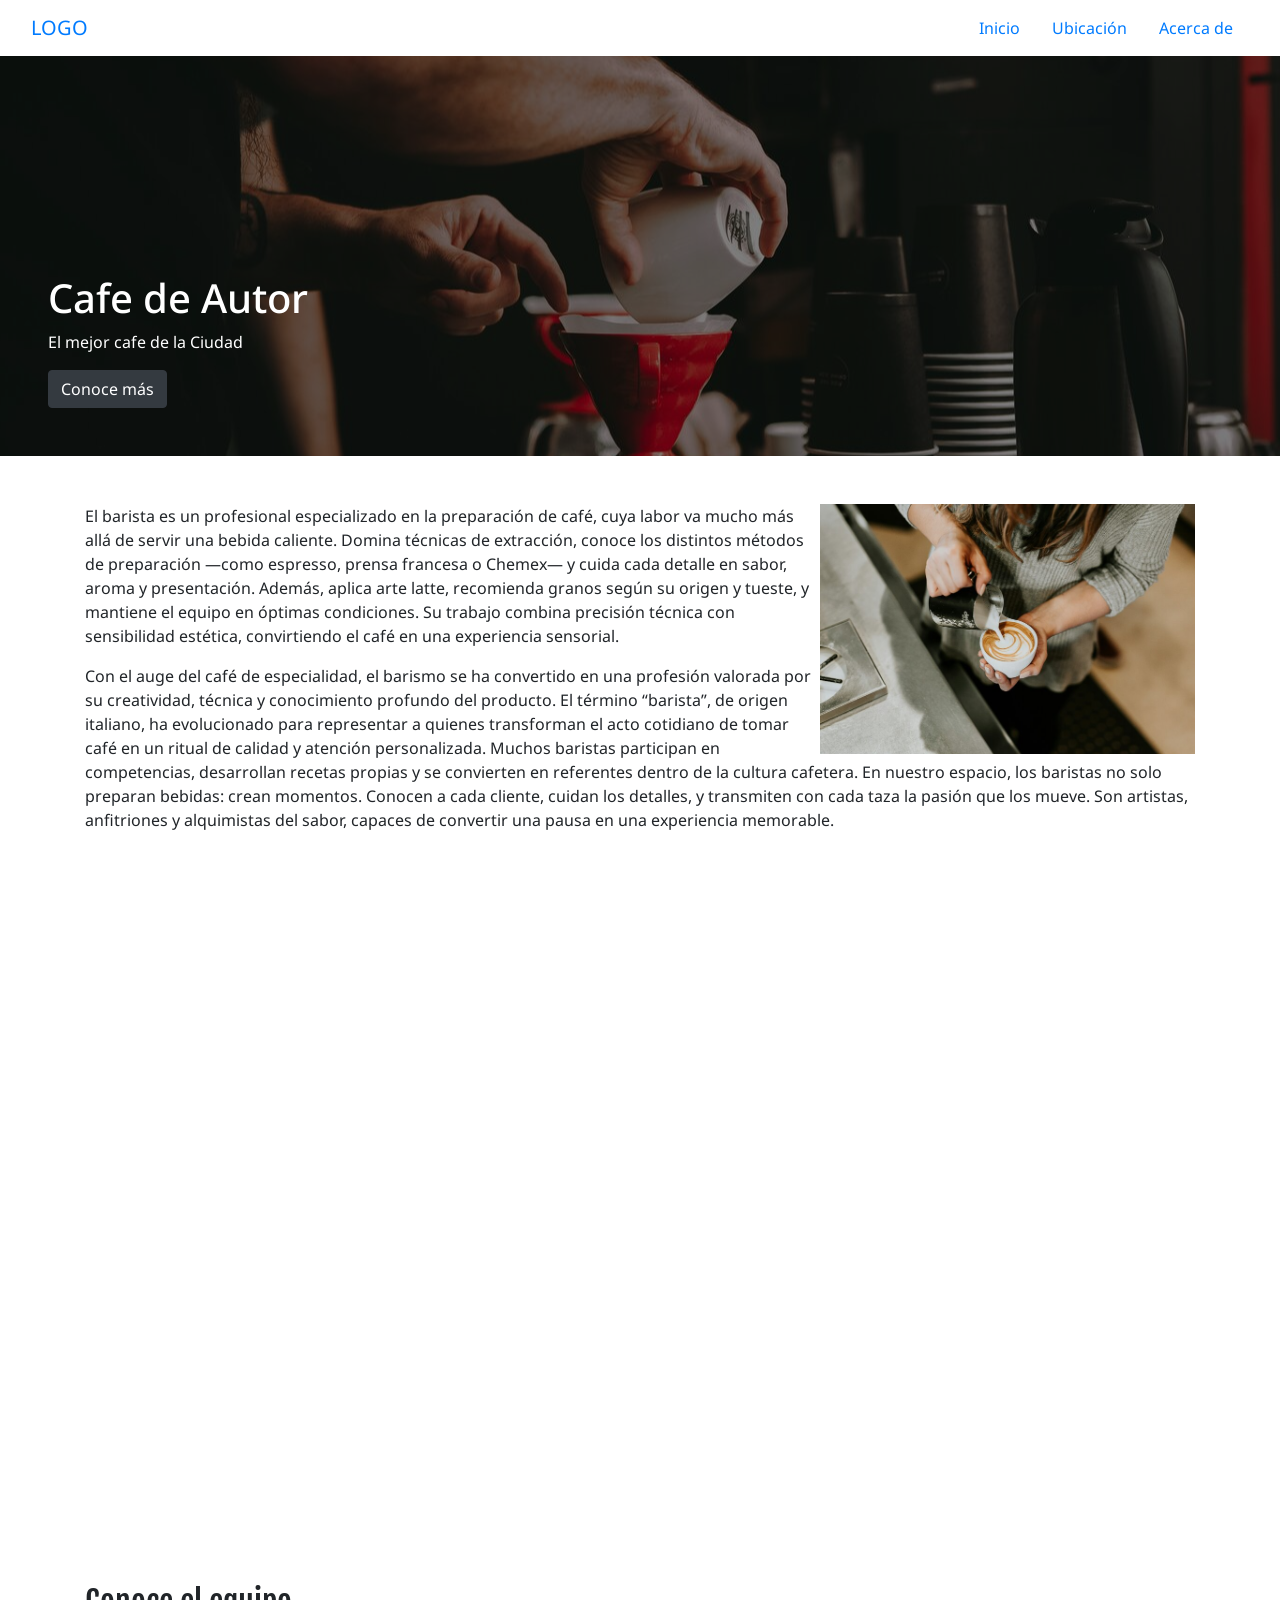
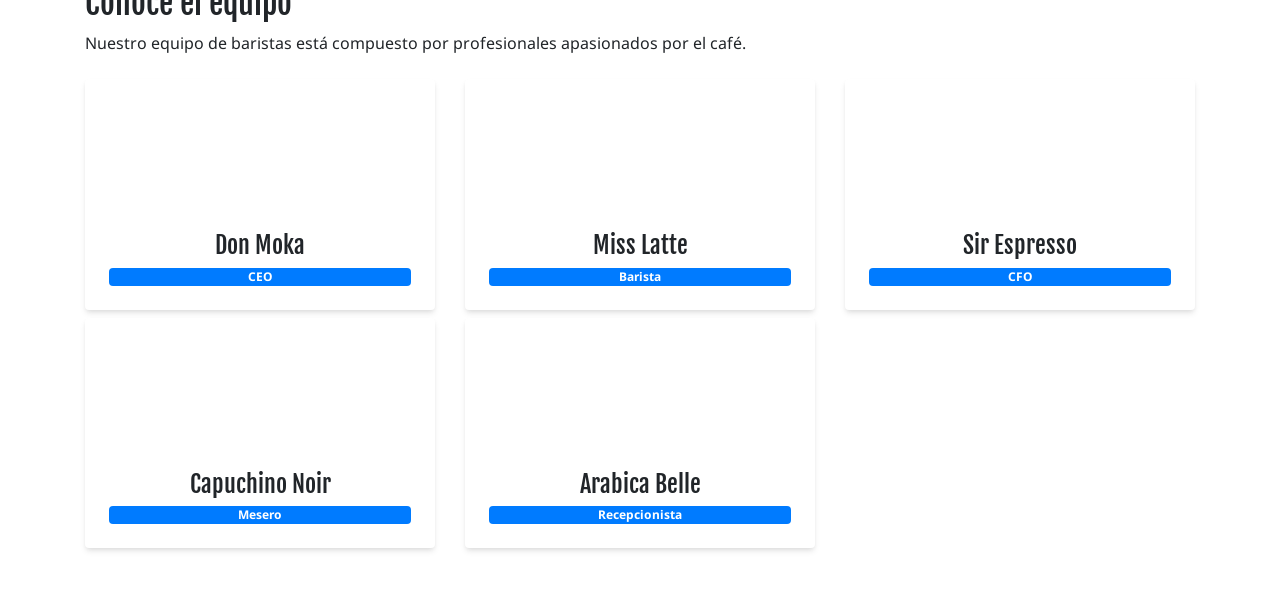
==== acercade.html @ adab483c "Add files via upload" ====
<!DOCTYPE html>
<html lang="en">

<head>
    <meta charset="UTF-8">
    <title>Cafe de Autor_Abril Gallegos Largo "E"</title>
    <link rel="shortcut icon" href="coffee.ico">
    <link rel="stylesheet" href="https://cdn.jsdelivr.net/npm/bootstrap@4.3.1/dist/css/bootstrap.min.css"
        integrity="sha384-ggOyR0iXCbMQv3Xipma34MD+dH/1fQ784/j6cY/iJTQUOhcWr7x9JvoRxT2MZw1T" crossorigin="anonymous">
    <link rel="stylesheet" href="cafe.css">
    <style>
        @media (min-width: 992px) {
            .img-cafe-responsive {
                max-width: 350px;
            }
        }

        @media (max-width: 991.98px) {
            .img-cafe-responsive {
                max-width: 100%;
            }
        }
    </style>
    <link
        href="https://fonts.googleapis.com/css2?family=Fjalla+One&family=Noto+Sans:ital,wght@0,100..900;1,100..900&display=swap"
        rel="stylesheet">
</head>

<body>
    <header>
        <nav class="navbar navbar-expand-lg bg-body-tertiary">
            <div class="container-fluid">
                <a class="navbar-brand" href="#">LOGO</a>

                <ul class="nav">
                    <li class="nav-item active">
                        <a class="nav-link" href="/">Inicio</a>
                    </li>
                    <li class="nav-item">
                        <a class="nav-link" href="mapa">Ubicación</a>
                    </li>
                    <li class="nav-item">
                        <a class="nav-link" href="acercade.html">Acerca de</a>
                    </li>
                </ul>
        </nav>
        <div class="cover d-flex justify-content-end align-items-start flex-column p-5"
            style="background-image: url(barista.jpg);">
            <h1>
                Cafe de Autor
            </h1>
            <p>
                El mejor cafe de la Ciudad
            </p>
            <button class="btn btn-dark">
                Conoce más
            </button>
        </div>
    </header>
    <section>
        <div class="container mt-5 mb-5">
            <img src="preparando.jpg" alt="Preparación de café" height="250" class="float-right">
            <p>
                El barista es un profesional especializado en la preparación de café, cuya labor va mucho más allá de
                servir una bebida caliente. Domina técnicas de extracción, conoce los distintos métodos de preparación
                —como espresso, prensa francesa o Chemex— y cuida cada detalle en sabor, aroma y presentación. Además,
                aplica arte latte, recomienda granos según su origen y tueste, y mantiene el equipo en óptimas
                condiciones. Su trabajo combina precisión técnica con sensibilidad estética, convirtiendo el café en una
                experiencia sensorial.
            </p>
            <p>
                Con el auge del café de especialidad, el barismo se ha convertido en una profesión valorada por su
                creatividad, técnica y conocimiento profundo del producto. El término “barista”, de origen italiano, ha
                evolucionado para representar a quienes transforman el acto cotidiano de tomar café en un ritual de
                calidad y atención personalizada. Muchos baristas participan en competencias, desarrollan recetas
                propias y se convierten en referentes dentro de la cultura cafetera. En nuestro espacio, los baristas no
                solo preparan bebidas: crean momentos. Conocen a cada cliente, cuidan los detalles, y transmiten con
                cada taza la pasión que los mueve. Son artistas, anfitriones y alquimistas del sabor, capaces de
                convertir una pausa en una experiencia memorable.
            </p>
        </div>
    </section>
    <section>
        <div class="container mt-5 mb-5">
            <div class="slider">
                <div class="slider-container">
                    <div class="image-container" style="background-image: url(deslize/dezliz1.jpg);"
                        title="Un barista preparando una taza de café">
                    </div>
                    <div class="image-container" style="background-image: url(deslize/dezliz2.jpg);"
                        title="Un barista sirviendo café en una taza">
                    </div>
                    <div class="image-container" style="background-image: url(deslize/dezliz3.jpg);"
                        title="Una maquina de espresso con café recién hecho">
                    </div>
                    <div class="image-container" style="background-image: url(deslize/dezliz4.jpg);"
                        title="Maquina de granos de café">
                    </div>
                </div>
            </div>
    </section>
    <section>
        <div class="container mt-5 mb-5">
            <h2>Conoce el equipo</h2>
            <p>
                Nuestro equipo de baristas está compuesto por profesionales apasionados por el café.
            </p>
            <div class="row">
                <div class="col-12 col-sm-6 col-md-4  mt-2">
                    <div class="card p-4 text-center">
                        <div class="avatar rounded-circle inline-block" style="background-image: url(avatars/avatar1.jpg);">
                        </div>
                        <h4 class="mt-2">Don Moka</h4>
                        <span class="badge badge-primary">CEO</span>
                    </div>
                </div>
                <div class="col-12 col-sm-6 col-md-4  mt-2">
                    <div class="card p-4 text-center">
                        <div class="avatar rounded-circle inline-block" style="background-image: url(avatars/avatar2.jpg);">
                        </div>
                        <h4 class="mt-2">Miss Latte</h4>
                        <span class="badge badge-primary">Barista</span>
                    </div>
                </div>
                <div class="col-12 col-sm-6 col-md-4  mt-2">
                    <div class="card p-4 text-center">
                        <div class="avatar rounded-circle inline-block" style="background-image: url(avatars/avatar3.jpg);">
                        </div>
                        <h4 class="mt-2">Sir Espresso</h4>
                        <span class="badge badge-primary">CFO</span>
                    </div>
                </div>
                <div class="col-12 col-sm-6 col-md-4  mt-2">
                    <div class="card p-4 text-center">
                        <div class="avatar rounded-circle inline-block" style="background-image: url(avatars/avatar4.jpg);">
                        </div>
                        <h4 class="mt-2">Capuchino Noir</h4>
                        <span class="badge badge-primary">Mesero</span>
                    </div>
                </div>
                <div class="col-12 col-sm-6 col-md-4  mt-2">
                    <div class="card p-4 text-center">
                        <div class="avatar rounded-circle inline-block" style="background-image: url(avatars/avatar5.jpg);">
                        </div>
                        <h4 class="mt-2">Arabica Belle</h4>
                        <span class="badge badge-primary">Recepcionista</span>
                    </div>
                </div>
    </section>
</body>

</html>
---- cafe.css ----
body{
    margin: 0cm;
    font-family: "Noto Sans", sans-serif;

}
h2,h3,h4,h5{
    font-family: "Fjalla One", sans-serif;
}
.cover{
    height: 400px;
    background-image:url(cafeteria.jpg);
    color: white;
    background-size: cover;
    background-position: center;
    background-color: rgba(0,0,0,0.5);
    background-blend-mode:darken;
}
.cover-small{
    height: 200px;
    background-blend-mode: normal;
}
.card{
    border: 0 !important;
    box-shadow: 0 4px 6px -1px rgba(0,0,0,0.1),0 2px 4px -1px rgba(0,0,0,0.06)
}

.card-title{
    min-height: 3rem;
}

.card-text{
    min-height: 10rem;
}

.product-stripe, .slider{
    overflow-x: scroll;
    padding-top: 1rem;
    padding-bottom: 1rem;
}
.stripe-container, .slider-container{
    display: flex;
}

.stripe-container .card{
    width: 300px;
    flex-shrink: 0;
    margin-right: 1rem;
}

.responsive-iframe{
    position: relative;
    padding-top: 56.25%;
}

.responsive-iframe iframe{
    position: absolute;
    top: 0;
    left: 0;
    width: 100%;
    height: 100%;
}

.slider{
    overflow-x: hidden;
}
.slider-container{
    transform: translateX(0);
    animation: slider 15s infinite;
}

.image-container{
    width: 100%;
    padding-top: 56.25%;
    background-size: cover;
    background-position: center;
    flex-shrink: 0;
}

.avatar{
    width: 120px;
    height: 120px;
    background-size: cover;
    background-position: center;
    margin: 0 auto;
}

@keyframes slider{
    0%{
        transform: translateX(0);
    }
    20%{
        transform: translateX(0);
    }
    25%{
        transform: translateX(-100%);
    }      
    45%{
        transform: translateX(-100%);
    }
    50%{
        transform: translateX(-200%);
    }
    70%{
        transform: translateX(-200%);
    }
    75%{
        transform: translateX(-300%);
    }
    95%{
        transform: translateX(-300%);
    }
    100%{
        transform: translateX(0);
    }
}
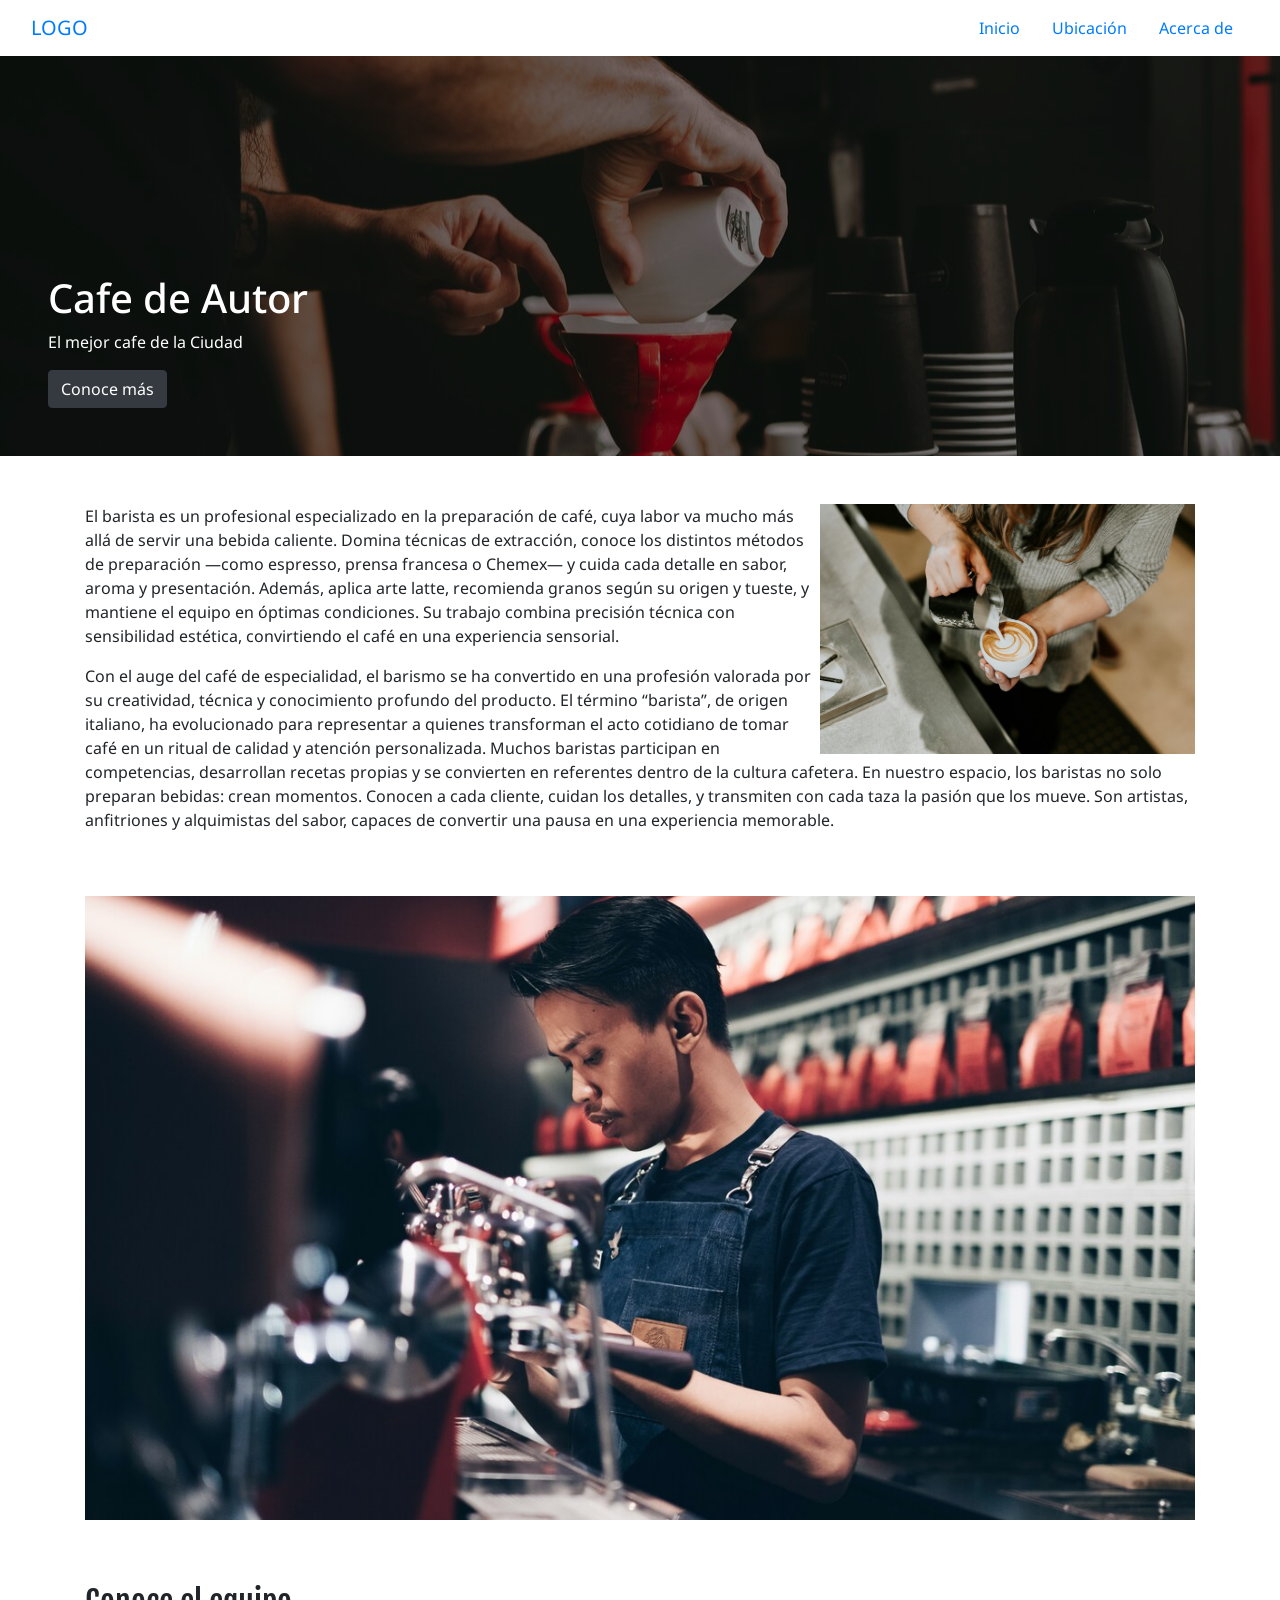
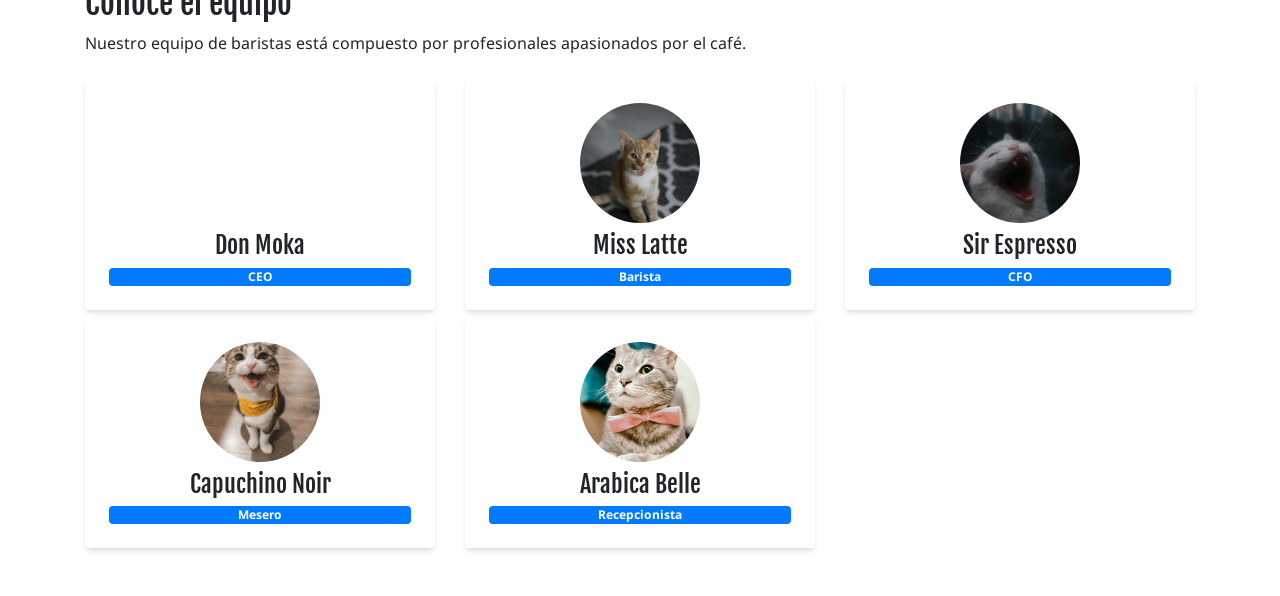
==== commit 3b030bfe: "Update acercade.html" ====
--- a/acercade.html
+++ b/acercade.html
@@ -84,16 +84,16 @@
         <div class="container mt-5 mb-5">
             <div class="slider">
                 <div class="slider-container">
-                    <div class="image-container" style="background-image: url(deslize/dezliz1.jpg);"
+                    <div class="image-container" style="background-image: url(dezliz1.jpg);"
                         title="Un barista preparando una taza de café">
                     </div>
-                    <div class="image-container" style="background-image: url(deslize/dezliz2.jpg);"
+                    <div class="image-container" style="background-image: url(dezliz2.jpg);"
                         title="Un barista sirviendo café en una taza">
                     </div>
-                    <div class="image-container" style="background-image: url(deslize/dezliz3.jpg);"
+                    <div class="image-container" style="background-image: url(dezliz3.jpg);"
                         title="Una maquina de espresso con café recién hecho">
                     </div>
-                    <div class="image-container" style="background-image: url(deslize/dezliz4.jpg);"
+                    <div class="image-container" style="background-image: url(dezliz4.jpg);"
                         title="Maquina de granos de café">
                     </div>
                 </div>
@@ -116,7 +116,7 @@
                 </div>
                 <div class="col-12 col-sm-6 col-md-4  mt-2">
                     <div class="card p-4 text-center">
-                        <div class="avatar rounded-circle inline-block" style="background-image: url(avatars/avatar2.jpg);">
+                        <div class="avatar rounded-circle inline-block" style="background-image: url(avatar2.jpg);">
                         </div>
                         <h4 class="mt-2">Miss Latte</h4>
                         <span class="badge badge-primary">Barista</span>
@@ -124,7 +124,7 @@
                 </div>
                 <div class="col-12 col-sm-6 col-md-4  mt-2">
                     <div class="card p-4 text-center">
-                        <div class="avatar rounded-circle inline-block" style="background-image: url(avatars/avatar3.jpg);">
+                        <div class="avatar rounded-circle inline-block" style="background-image: url(avatar3.jpg);">
                         </div>
                         <h4 class="mt-2">Sir Espresso</h4>
                         <span class="badge badge-primary">CFO</span>
@@ -132,7 +132,7 @@
                 </div>
                 <div class="col-12 col-sm-6 col-md-4  mt-2">
                     <div class="card p-4 text-center">
-                        <div class="avatar rounded-circle inline-block" style="background-image: url(avatars/avatar4.jpg);">
+                        <div class="avatar rounded-circle inline-block" style="background-image: url(avatar4.jpg);">
                         </div>
                         <h4 class="mt-2">Capuchino Noir</h4>
                         <span class="badge badge-primary">Mesero</span>
@@ -140,7 +140,7 @@
                 </div>
                 <div class="col-12 col-sm-6 col-md-4  mt-2">
                     <div class="card p-4 text-center">
-                        <div class="avatar rounded-circle inline-block" style="background-image: url(avatars/avatar5.jpg);">
+                        <div class="avatar rounded-circle inline-block" style="background-image: url(avatar5.jpg);">
                         </div>
                         <h4 class="mt-2">Arabica Belle</h4>
                         <span class="badge badge-primary">Recepcionista</span>
@@ -149,4 +149,5 @@
     </section>
 </body>
 
-</html>+
+</html>
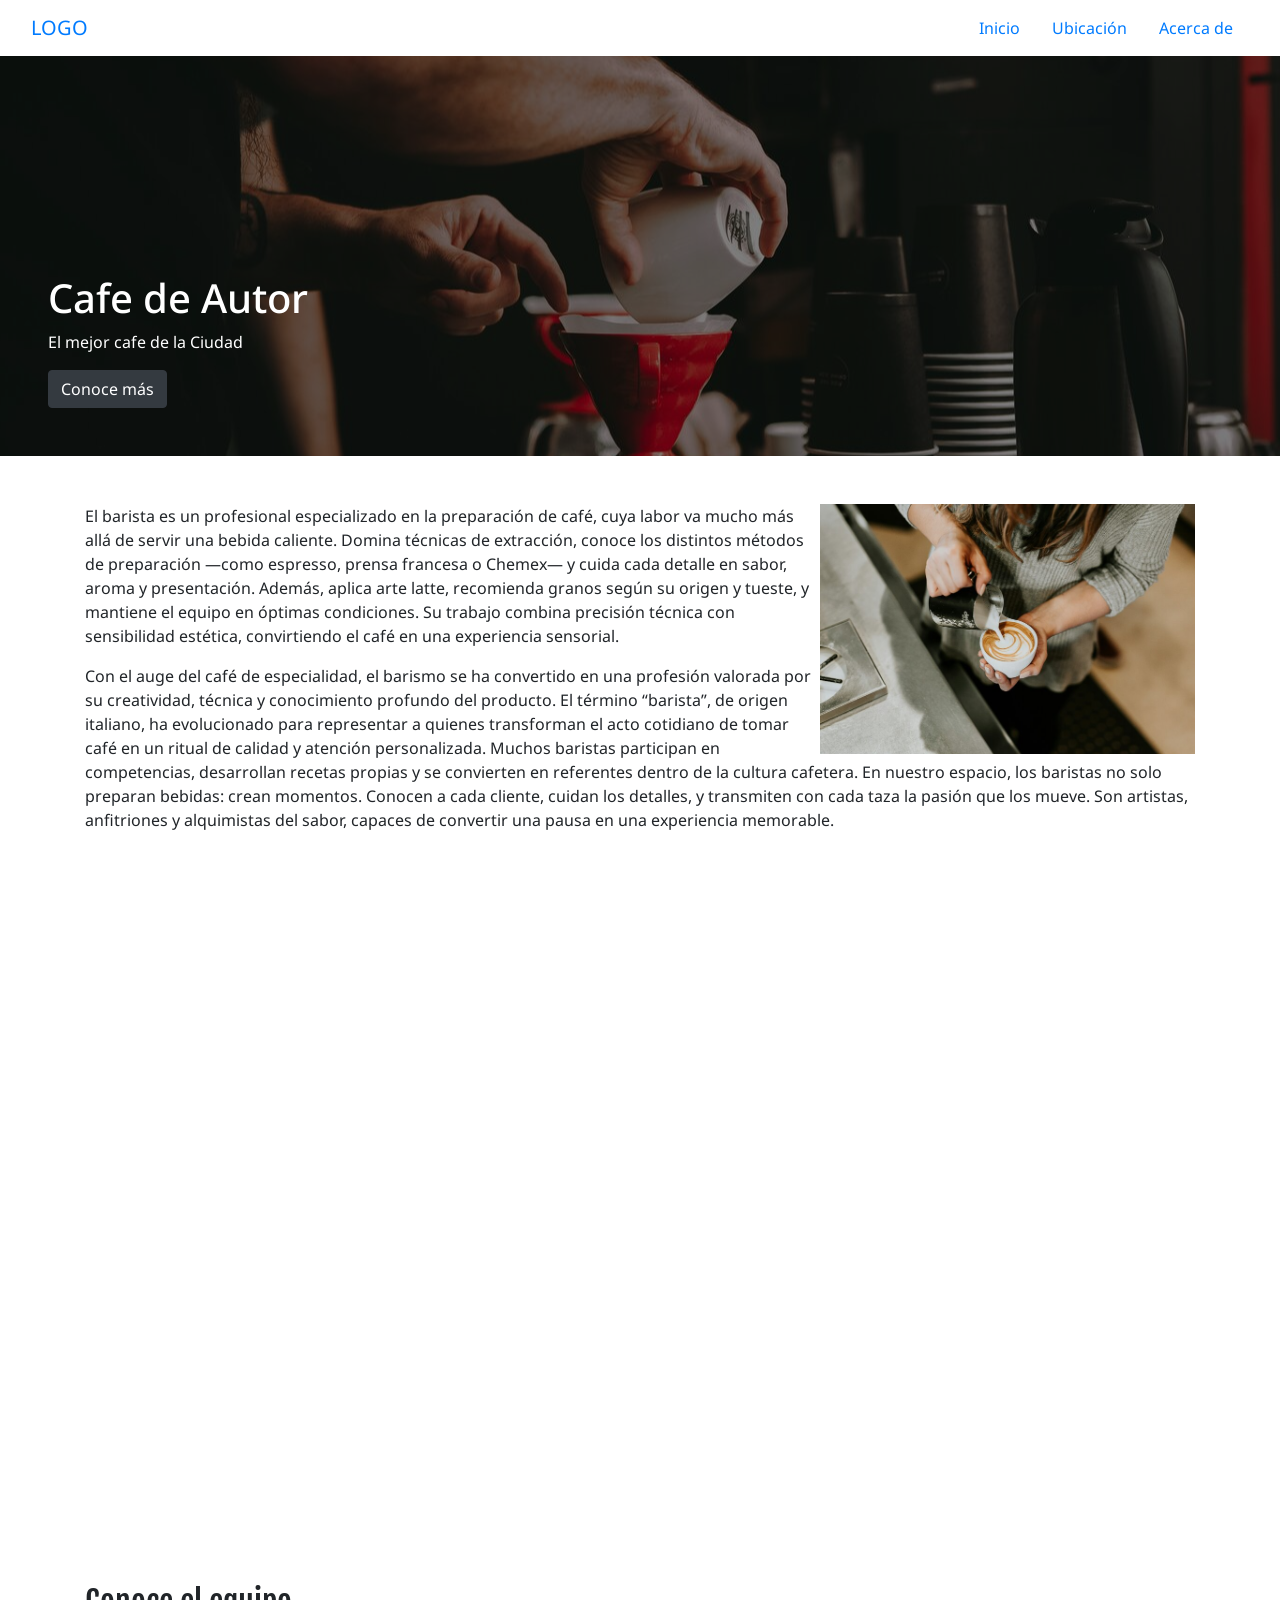
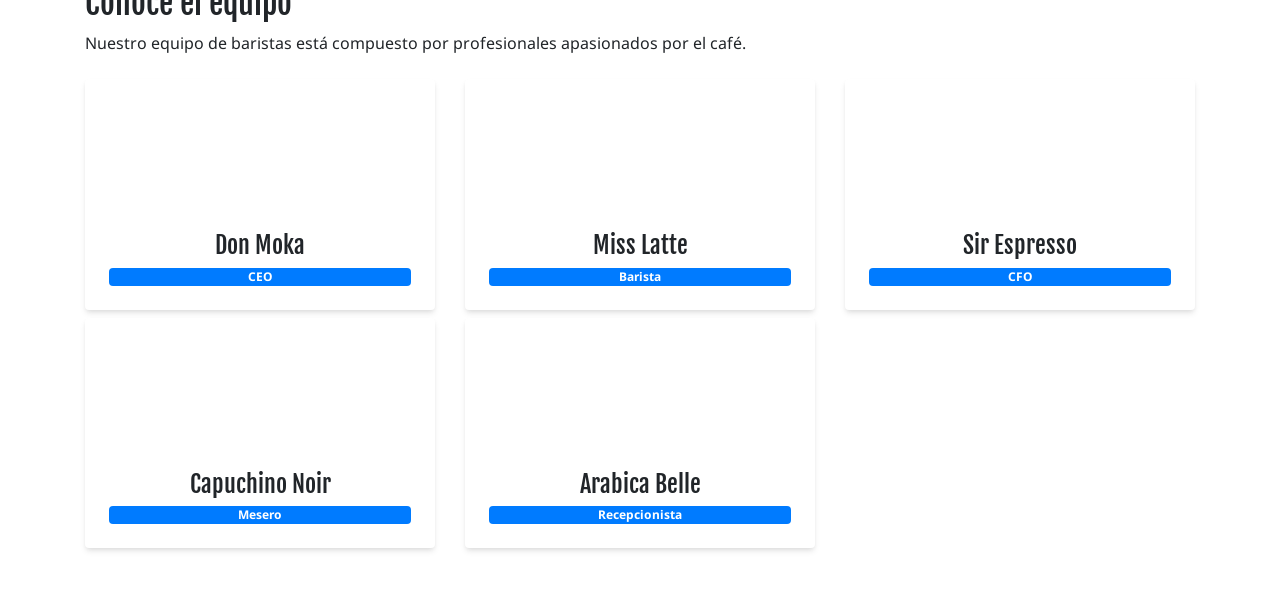
==== commit b61e65df: "Add files via upload" ====
--- a/acercade.html
+++ b/acercade.html
@@ -84,16 +84,16 @@
         <div class="container mt-5 mb-5">
             <div class="slider">
                 <div class="slider-container">
-                    <div class="image-container" style="background-image: url(dezliz1.jpg);"
+                    <div class="image-container" style="background-image: url(deslize/dezliz1.jpg);"
                         title="Un barista preparando una taza de café">
                     </div>
-                    <div class="image-container" style="background-image: url(dezliz2.jpg);"
+                    <div class="image-container" style="background-image: url(deslize/dezliz2.jpg);"
                         title="Un barista sirviendo café en una taza">
                     </div>
-                    <div class="image-container" style="background-image: url(dezliz3.jpg);"
+                    <div class="image-container" style="background-image: url(deslize/dezliz3.jpg);"
                         title="Una maquina de espresso con café recién hecho">
                     </div>
-                    <div class="image-container" style="background-image: url(dezliz4.jpg);"
+                    <div class="image-container" style="background-image: url(deslize/dezliz4.jpg);"
                         title="Maquina de granos de café">
                     </div>
                 </div>
@@ -116,7 +116,7 @@
                 </div>
                 <div class="col-12 col-sm-6 col-md-4  mt-2">
                     <div class="card p-4 text-center">
-                        <div class="avatar rounded-circle inline-block" style="background-image: url(avatar2.jpg);">
+                        <div class="avatar rounded-circle inline-block" style="background-image: url(avatars/avatar2.jpg);">
                         </div>
                         <h4 class="mt-2">Miss Latte</h4>
                         <span class="badge badge-primary">Barista</span>
@@ -124,7 +124,7 @@
                 </div>
                 <div class="col-12 col-sm-6 col-md-4  mt-2">
                     <div class="card p-4 text-center">
-                        <div class="avatar rounded-circle inline-block" style="background-image: url(avatar3.jpg);">
+                        <div class="avatar rounded-circle inline-block" style="background-image: url(avatars/avatar3.jpg);">
                         </div>
                         <h4 class="mt-2">Sir Espresso</h4>
                         <span class="badge badge-primary">CFO</span>
@@ -132,7 +132,7 @@
                 </div>
                 <div class="col-12 col-sm-6 col-md-4  mt-2">
                     <div class="card p-4 text-center">
-                        <div class="avatar rounded-circle inline-block" style="background-image: url(avatar4.jpg);">
+                        <div class="avatar rounded-circle inline-block" style="background-image: url(avatars/avatar4.jpg);">
                         </div>
                         <h4 class="mt-2">Capuchino Noir</h4>
                         <span class="badge badge-primary">Mesero</span>
@@ -140,7 +140,7 @@
                 </div>
                 <div class="col-12 col-sm-6 col-md-4  mt-2">
                     <div class="card p-4 text-center">
-                        <div class="avatar rounded-circle inline-block" style="background-image: url(avatar5.jpg);">
+                        <div class="avatar rounded-circle inline-block" style="background-image: url(avatars/avatar5.jpg);">
                         </div>
                         <h4 class="mt-2">Arabica Belle</h4>
                         <span class="badge badge-primary">Recepcionista</span>
@@ -149,5 +149,4 @@
     </section>
 </body>
 
-
-</html>
+</html>
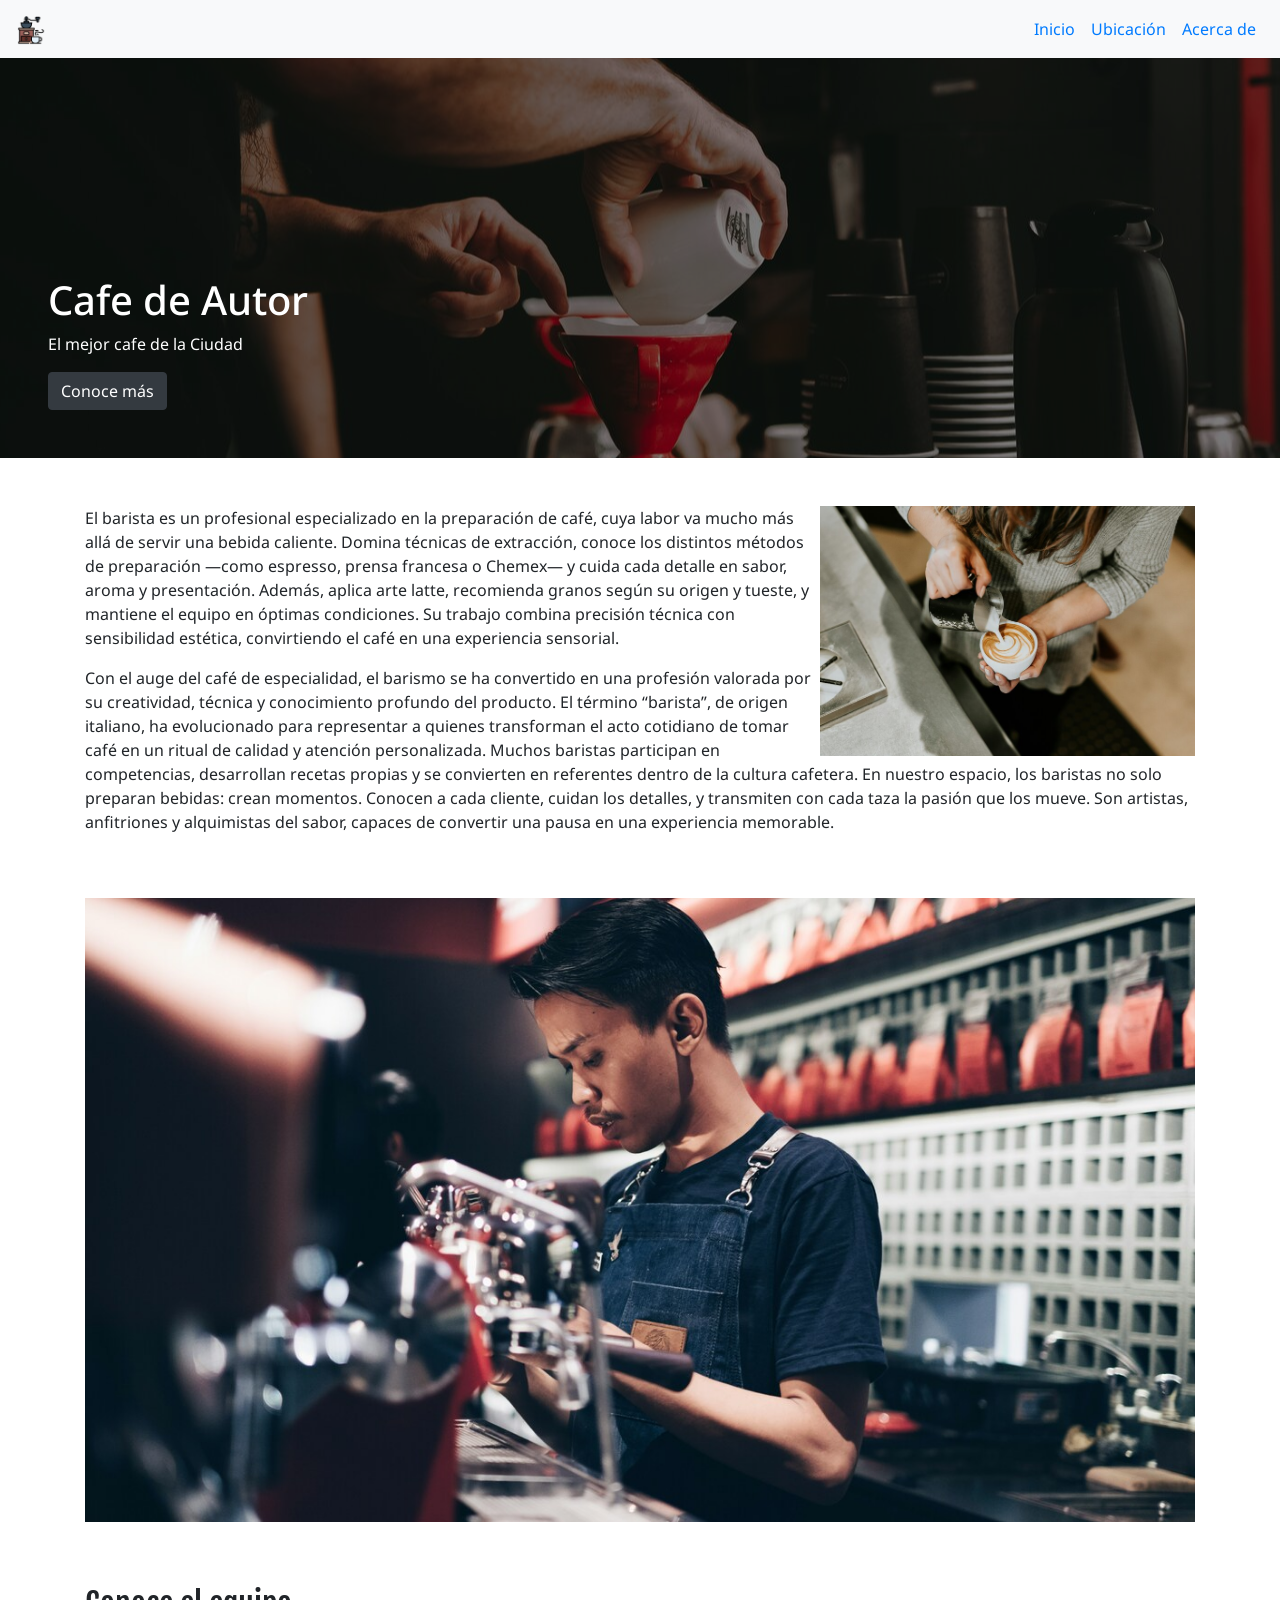
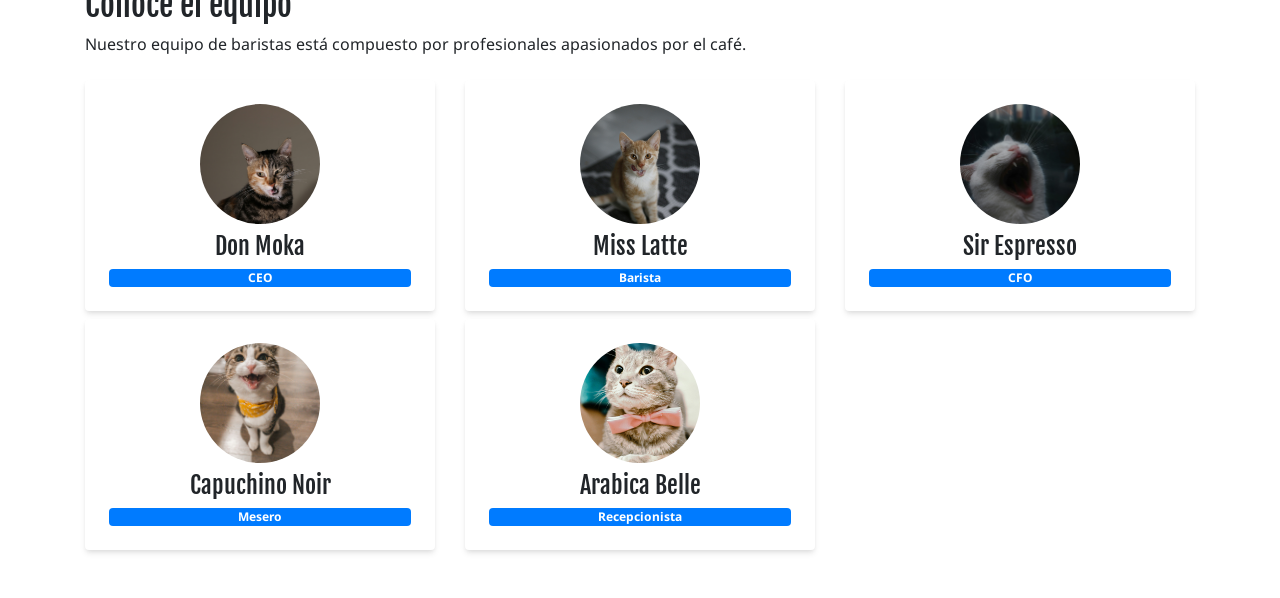
==== commit 95be5c1d: "Add files via upload" ====
--- a/acercade.html
+++ b/acercade.html
@@ -28,21 +28,24 @@
 
 <body>
     <header>
-        <nav class="navbar navbar-expand-lg bg-body-tertiary">
-            <div class="container-fluid">
-                <a class="navbar-brand" href="#">LOGO</a>
-
-                <ul class="nav">
+        <nav class="navbar navbar-expand-lg navbar-light bg-light">
+            <a class="navbar-brand" href="#">
+                <img src="coffee_2.ico" width="30" height="30" alt="Maquina de cafe">
+            </a>
+            <div class="collapse navbar-collapse justify-content-end">
+                <ul class="navbar-nav">
                     <li class="nav-item active">
-                        <a class="nav-link" href="/">Inicio</a>
+                        <a class="nav-link text-primary" href="index.html">Inicio</a>
                     </li>
                     <li class="nav-item">
-                        <a class="nav-link" href="mapa">Ubicación</a>
+                        <a class="nav-link text-primary" href="#mapa">Ubicación</a>
                     </li>
+
                     <li class="nav-item">
-                        <a class="nav-link" href="acercade.html">Acerca de</a>
+                        <a class="nav-link text-primary" href="acercade.html">Acerca de</a>
                     </li>
                 </ul>
+            </div>
         </nav>
         <div class="cover d-flex justify-content-end align-items-start flex-column p-5"
             style="background-image: url(barista.jpg);">
@@ -53,7 +56,9 @@
                 El mejor cafe de la Ciudad
             </p>
             <button class="btn btn-dark">
-                Conoce más
+                <a href="https://laguashira.com/blogs/blog/20-datos-interesantes-que-no-sabias-sobre-el-cafe?srsltid=AfmBOoopJSU6Zx1uoFwdyiuyDU_U9jvVFIXBsivkHLHF2nlkJ-qQGAi3" style="color: white">
+                    Conoce más
+                </a>
             </button>
         </div>
     </header>
@@ -84,16 +89,16 @@
         <div class="container mt-5 mb-5">
             <div class="slider">
                 <div class="slider-container">
-                    <div class="image-container" style="background-image: url(deslize/dezliz1.jpg);"
+                    <div class="image-container" style="background-image: url(dezliz1.jpg);"
                         title="Un barista preparando una taza de café">
                     </div>
-                    <div class="image-container" style="background-image: url(deslize/dezliz2.jpg);"
+                    <div class="image-container" style="background-image: url(dezliz2.jpg);"
                         title="Un barista sirviendo café en una taza">
                     </div>
-                    <div class="image-container" style="background-image: url(deslize/dezliz3.jpg);"
+                    <div class="image-container" style="background-image: url(dezliz3.jpg);"
                         title="Una maquina de espresso con café recién hecho">
                     </div>
-                    <div class="image-container" style="background-image: url(deslize/dezliz4.jpg);"
+                    <div class="image-container" style="background-image: url(dezliz4.jpg);"
                         title="Maquina de granos de café">
                     </div>
                 </div>
@@ -108,7 +113,8 @@
             <div class="row">
                 <div class="col-12 col-sm-6 col-md-4  mt-2">
                     <div class="card p-4 text-center">
-                        <div class="avatar rounded-circle inline-block" style="background-image: url(avatars/avatar1.jpg);">
+                        <div class="avatar rounded-circle inline-block"
+                            style="background-image: url(avatar1.jpg);">
                         </div>
                         <h4 class="mt-2">Don Moka</h4>
                         <span class="badge badge-primary">CEO</span>
@@ -116,7 +122,8 @@
                 </div>
                 <div class="col-12 col-sm-6 col-md-4  mt-2">
                     <div class="card p-4 text-center">
-                        <div class="avatar rounded-circle inline-block" style="background-image: url(avatars/avatar2.jpg);">
+                        <div class="avatar rounded-circle inline-block"
+                            style="background-image: url(avatar2.jpg);">
                         </div>
                         <h4 class="mt-2">Miss Latte</h4>
                         <span class="badge badge-primary">Barista</span>
@@ -124,7 +131,8 @@
                 </div>
                 <div class="col-12 col-sm-6 col-md-4  mt-2">
                     <div class="card p-4 text-center">
-                        <div class="avatar rounded-circle inline-block" style="background-image: url(avatars/avatar3.jpg);">
+                        <div class="avatar rounded-circle inline-block"
+                            style="background-image: url(avatar3.jpg);">
                         </div>
                         <h4 class="mt-2">Sir Espresso</h4>
                         <span class="badge badge-primary">CFO</span>
@@ -132,7 +140,8 @@
                 </div>
                 <div class="col-12 col-sm-6 col-md-4  mt-2">
                     <div class="card p-4 text-center">
-                        <div class="avatar rounded-circle inline-block" style="background-image: url(avatars/avatar4.jpg);">
+                        <div class="avatar rounded-circle inline-block"
+                            style="background-image: url(avatar4.jpg);">
                         </div>
                         <h4 class="mt-2">Capuchino Noir</h4>
                         <span class="badge badge-primary">Mesero</span>
@@ -140,7 +149,8 @@
                 </div>
                 <div class="col-12 col-sm-6 col-md-4  mt-2">
                     <div class="card p-4 text-center">
-                        <div class="avatar rounded-circle inline-block" style="background-image: url(avatars/avatar5.jpg);">
+                        <div class="avatar rounded-circle inline-block"
+                            style="background-image: url(avatar5.jpg);">
                         </div>
                         <h4 class="mt-2">Arabica Belle</h4>
                         <span class="badge badge-primary">Recepcionista</span>
